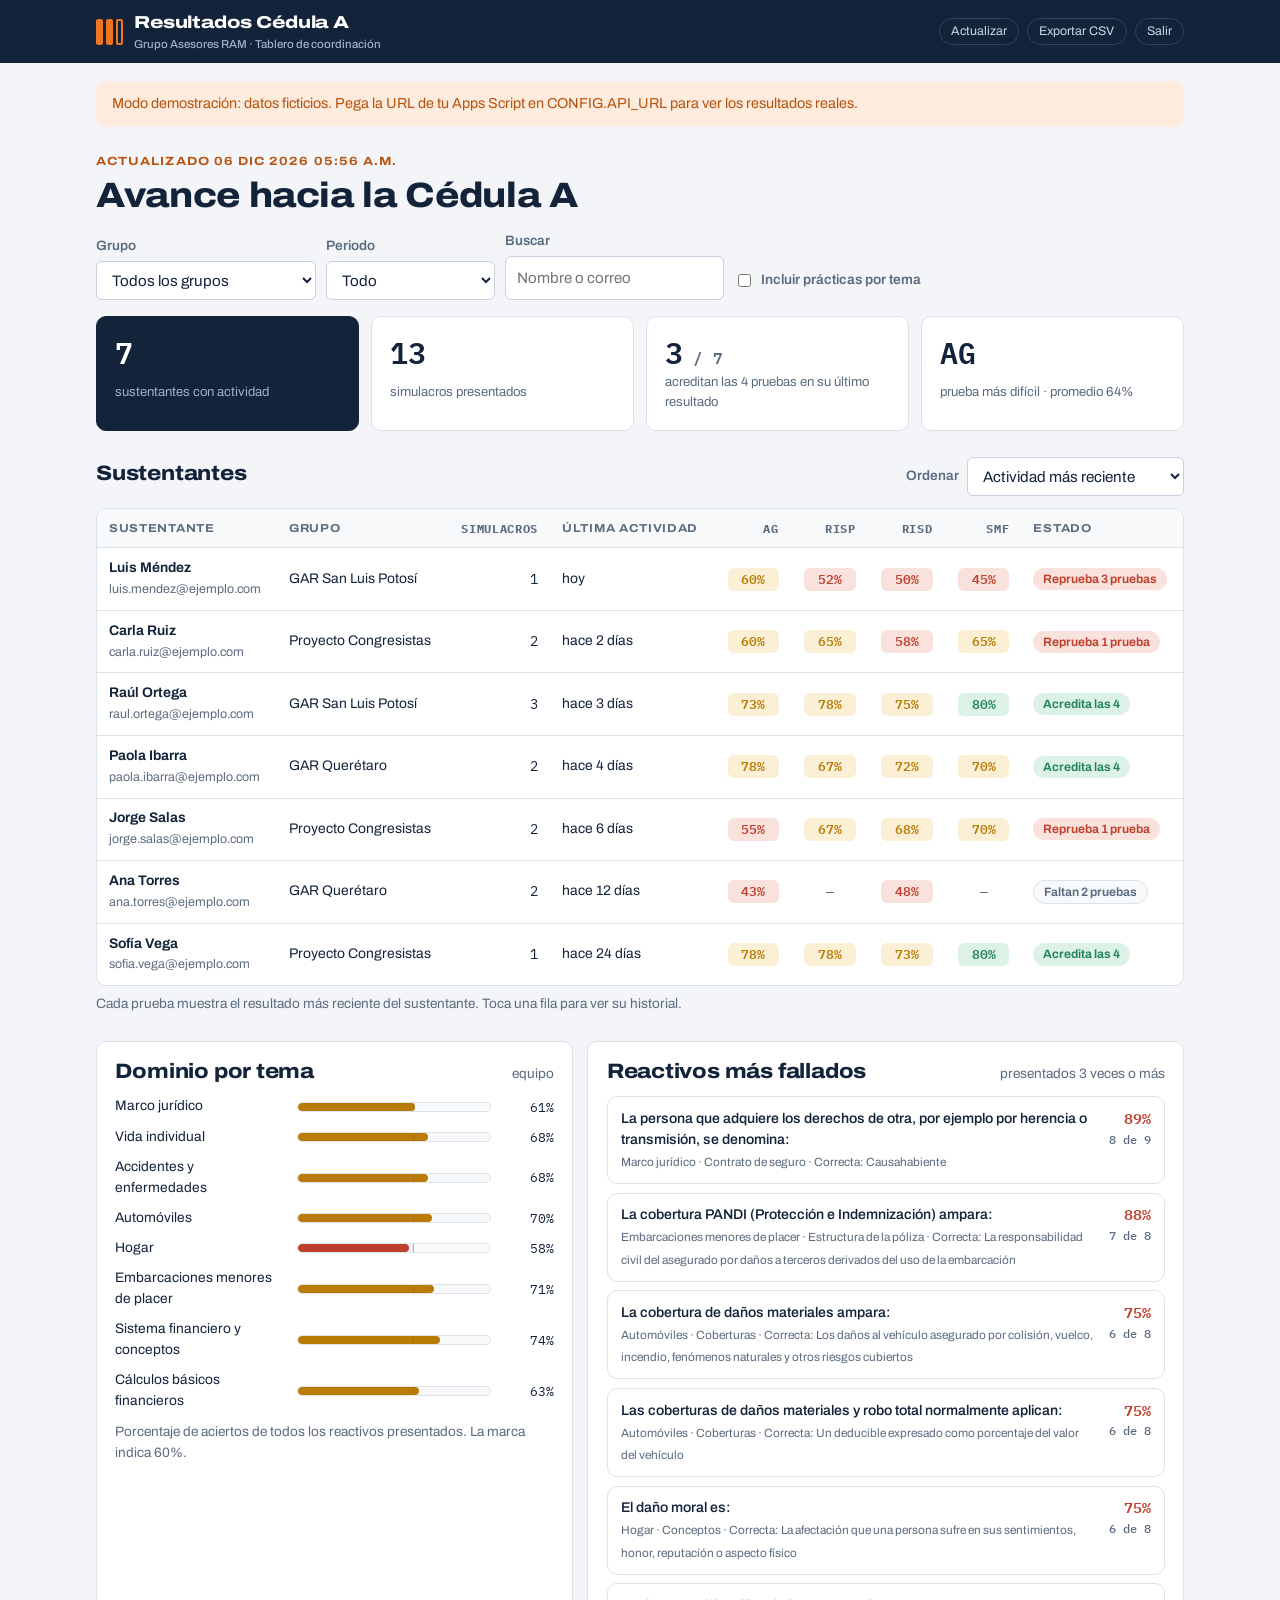
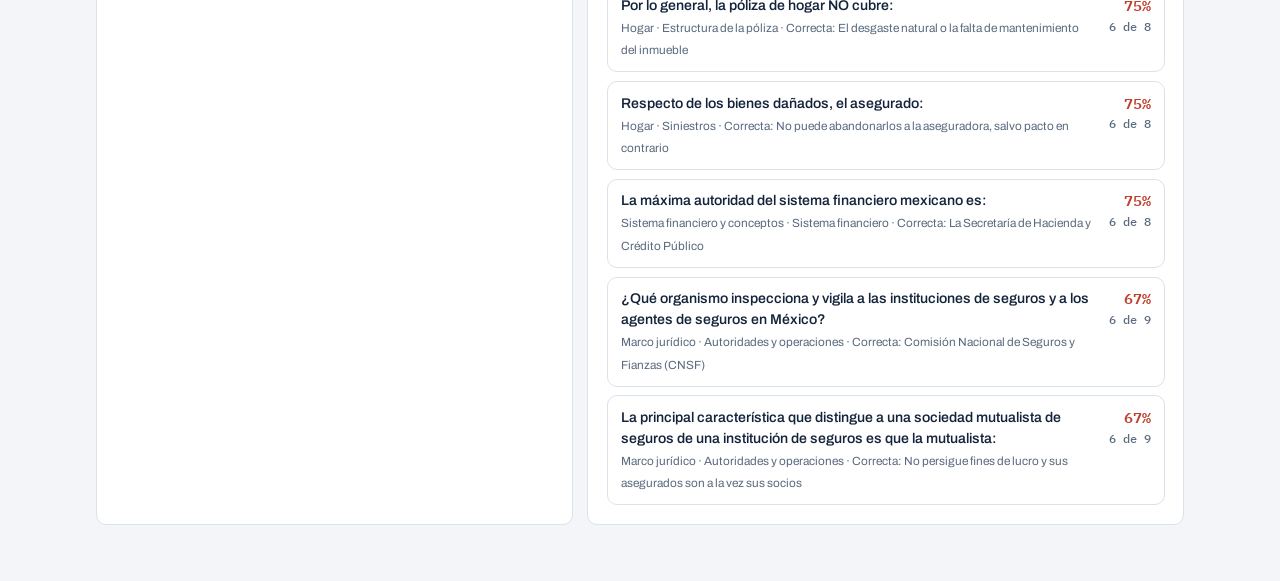
==== admin.html @ d76b502f "Simulador Cédula A GAR: simulador, tablero de resultados, banco de reactivos Co-Authored-By: Claude " ====
<!doctype html>
<html lang="es">
<head>
<meta charset="utf-8">
<meta name="viewport" content="width=device-width, initial-scale=1, viewport-fit=cover">
<meta name="robots" content="noindex">
<title>Resultados Cédula A · GAR</title>
<link rel="icon" href="logo-gar.png">
<link rel="preconnect" href="https://fonts.googleapis.com">
<link rel="preconnect" href="https://fonts.gstatic.com" crossorigin>
<link rel="stylesheet" href="https://fonts.googleapis.com/css2?family=Archivo:wdth,wght@62..125,400..800&family=IBM+Plex+Mono:wght@500;600&display=swap">
<link rel="stylesheet" href="gar.css">
<style>
.auth{min-height:calc(100vh - 140px);display:grid;place-items:center;padding-block:28px}
.auth .card{max-width:420px;width:100%;padding:1.6rem;display:grid;gap:1rem}
.auth h1{font-size:1.6rem;font-weight:800}
.head{display:flex;justify-content:space-between;align-items:flex-end;gap:14px;flex-wrap:wrap;padding-block:26px 16px}
.head h1{font-size:clamp(1.6rem,4vw,2.2rem);font-weight:800}
.filters{display:flex;gap:.6rem;flex-wrap:wrap;align-items:flex-end;margin-bottom:16px}
.filters label.f{min-width:150px}
.filters .chk{display:flex;align-items:center;gap:.45rem;font-size:.86rem;font-weight:600;color:var(--muted);padding-bottom:.6rem}
.kpis{display:grid;grid-template-columns:repeat(4,minmax(0,1fr));gap:12px}
.kpi{display:grid;gap:.2rem}
.kpi b{font-family:var(--mono);font-size:1.9rem;font-weight:600;line-height:1.1}
.kpi span{font-size:.82rem;color:var(--muted)}
.kpi.dark{background:var(--ink);border-color:var(--ink);color:#fff}
.kpi.dark span{color:var(--on-ink-2)}
.sec{padding-top:26px}
.sec-h{display:flex;align-items:baseline;justify-content:space-between;gap:12px;margin-bottom:12px;flex-wrap:wrap}
.sec-h h2{font-size:1.3rem;font-weight:780}
.cols{display:grid;grid-template-columns:minmax(0,1fr) minmax(0,1.25fr);gap:14px}
.cell{display:inline-block;min-width:3.2rem;text-align:center;border-radius:6px;padding:.12rem .35rem;font-family:var(--mono);font-size:.8rem;font-weight:600}
.cell.ok{background:var(--ok-soft);color:var(--ok)} .cell.warn{background:var(--warn-soft);color:var(--warn)} .cell.bad{background:var(--bad-soft);color:var(--bad)} .cell.none{color:var(--muted)}
tr.rowlink{cursor:pointer} tr.rowlink:hover td{background:var(--surface-2)}
.who b{display:block;font-weight:650} .who small{color:var(--muted);font-size:.78rem}
.fails{display:grid;gap:.55rem;counter-reset:f}
.fail{display:grid;grid-template-columns:minmax(0,1fr) auto;gap:.8rem;align-items:start;padding:.65rem .8rem;border:1px solid var(--line);border-radius:var(--r-m);background:var(--surface)}
.fail p{font-size:.88rem;font-weight:550}
.fail small{color:var(--muted);font-size:.74rem}
.fail .rate{font-family:var(--mono);font-weight:600;color:var(--bad);text-align:right;font-size:.95rem}
.fail .rate small{display:block;font-weight:500}
.dgrid{display:grid;grid-template-columns:minmax(0,1fr) minmax(0,1fr);gap:14px}
@media (max-width:900px){ .kpis{grid-template-columns:repeat(2,minmax(0,1fr))} .cols,.dgrid{grid-template-columns:1fr} }
</style>
</head>
<body>
<header class="topbar">
  <div class="wrap">
    <div class="brand"><span class="brand-mark" aria-hidden="true"><i></i><i></i><i></i></span><span><b>Resultados Cédula A</b><small>Grupo Asesores RAM · Tablero de coordinación</small></span></div>
    <div class="chip-user" id="actions" hidden><button data-act="refresh">Actualizar</button><button data-act="csv">Exportar CSV</button><button data-act="logout">Salir</button></div>
  </div>
</header>
<main class="wrap" id="app"></main>
<div id="layer"></div>

<script src="banco.js"></script>
<script>
/* ═════════════════════════════════════════════════════════════════════
   CONFIGURACIÓN
   API_URL: la misma URL /exec que usa index.html.
   Si la dejas vacía, el tablero abre en MODO DEMOSTRACIÓN con datos ficticios.
   ═════════════════════════════════════════════════════════════════════ */
const CONFIG = { API_URL: '' };

const $=s=>document.querySelector(s);
const esc=s=>String(s==null?"":s).replace(/[&<>"]/g,c=>({"&":"&amp;","<":"&lt;",">":"&gt;",'"':"&quot;"}[c]));
const MODS=MODULES.map(m=>m.id);
const lvl=p=>p==null?"none":p>=.8?"ok":p>=.6?"warn":"bad";
const lvlTxt=p=>p>=.8?"Nivel 2":p>=.6?"Nivel 1":"No acredita";
const pct=p=>p==null?"—":Math.round(p*100)+"%";
const fdate=iso=>{const d=new Date(iso);return d.toLocaleDateString("es-MX",{day:"2-digit",month:"short",year:"numeric"})+" "+d.toLocaleTimeString("es-MX",{hour:"2-digit",minute:"2-digit"})};
const rel=iso=>{const d=(Date.now()-new Date(iso))/864e5; if(d<1) return "hoy"; if(d<2) return "ayer"; return "hace "+Math.floor(d)+" días";};
const ses={ get(){ try{return sessionStorage.getItem("garCedA:clave")}catch(e){return null} }, set(v){ try{v?sessionStorage.setItem("garCedA:clave",v):sessionStorage.removeItem("garCedA:clave")}catch(e){} } };
let CLAVE=ses.get(); let DATA=null; let DEMO=!CONFIG.API_URL;
const F={grupo:"",dias:"0",practicas:false,q:"",orden:"reciente"};

async function api(action,params={}){
  let r,j;
  try{ r=await fetch(CONFIG.API_URL,{method:"POST",headers:{"Content-Type":"text/plain;charset=utf-8"},body:JSON.stringify({action,clave:CLAVE,...params})}); }
  catch(e){ throw new Error("No hay conexión con el servidor. Revisa tu internet e inténtalo de nuevo."); }
  try{ j=await r.json(); }catch(e){ throw new Error("El servidor respondió algo inesperado. Revisa que API_URL sea la URL /exec y que la aplicación web esté publicada para «Cualquier persona»."); }
  if(!j.ok) throw new Error(j.error==="CLAVE_INVALIDA"?"La clave no es correcta.":j.error);
  return j.data;
}

// ── datos de demostración ──
function demoData(){
  const names=[["Ana Torres","GAR Querétaro"],["Luis Méndez","GAR San Luis Potosí"],["Carla Ruiz","Proyecto Congresistas"],["Jorge Salas","Proyecto Congresistas"],["Paola Ibarra","GAR Querétaro"],["Raúl Ortega","GAR San Luis Potosí"],["Sofía Vega","Proyecto Congresistas"]];
  let seed=7; const rnd=()=>{seed=(seed*9301+49297)%233280;return seed/233280};
  const out=[];
  names.forEach(([nom,g],k)=>{ const mail=nom.normalize("NFD").replace(/[\u0300-\u036f]/g,"").toLowerCase().replace(" ",".")+"@ejemplo.com";
    const skill=.45+k*.06, tries=1+Math.floor(rnd()*4);
    for(let t=0;t<tries;t++){
      const days=Math.floor(rnd()*25)+t; const full=rnd()>.4; const mods=full?MODULES:[MODULES[Math.floor(rnd()*4)]];
      const temas={}, modulos=[], vistos=[], fallados=[];
      mods.forEach(m=>{ let mo=0,mn=0; m.temas.forEach(tm=>{ const p=Math.min(.97,Math.max(.25,skill+t*.05+(rnd()-.5)*.25-(tm.id==="hogar"||tm.id==="calc"?.12:0))); const ok=Math.round(tm.n*p); temas[tm.id]=[ok,tm.n]; mo+=ok; mn+=tm.n;
        if(byTema[tm.id]) byTema[tm.id].slice(0,tm.n).forEach((q,i)=>{ vistos.push(q.id); if(rnd()>p+(i%7===0?-.3:.05)) fallados.push(q.id); }); });
        modulos.push({id:m.id,ok:mo,n:mn}); });
      const ok=modulos.reduce((s,m)=>s+m.ok,0), n=modulos.reduce((s,m)=>s+m.n,0);
      out.push({fecha:new Date(Date.now()-days*864e5-rnd()*864e5*0.5).toISOString(),nombre:nom,correo:mail,grupo:g,tipo:full?"Completo":"Prueba "+mods[0].id,aciertos:ok,reactivos:n,acredita:modulos.every(m=>m.ok/m.n>=.6)?"Sí":"No",duracionMin:Math.round(n*0.8),id:"demo"+k+"-"+t,modulos,temas,vistos,fallados,tiempoAgotado:[]});
    }
    out.push({fecha:new Date(Date.now()-rnd()*5*864e5).toISOString(),nombre:nom,correo:mail,grupo:g,tipo:"Práctica",aciertos:14,reactivos:20,acredita:"—",duracionMin:12,id:"demoP"+k,modulos:[],temas:{hogar:[9,12],auto:[5,8]},vistos:[],fallados:[],tiempoAgotado:[]});
  });
  return {intentos:out,generado:new Date().toISOString()};
}

// ── cálculo ──
function filtrados(){
  const lim=+F.dias?Date.now()-(+F.dias)*864e5:0, q=F.q.trim().toLowerCase();
  return DATA.intentos.filter(i=>(!F.grupo||i.grupo===F.grupo)&&(!lim||new Date(i.fecha)>=lim)&&(F.practicas||i.tipo!=="Práctica")&&(!q||i.nombre.toLowerCase().includes(q)||i.correo.includes(q)));
}
function porPersona(list){
  const m={};
  list.slice().sort((a,b)=>new Date(a.fecha)-new Date(b.fecha)).forEach(i=>{
    const p=m[i.correo]=m[i.correo]||{correo:i.correo,nombre:i.nombre,grupo:i.grupo,sim:0,prac:0,last:null,mods:{},best:{},temas:{},intentos:[]};
    p.nombre=i.nombre; p.grupo=i.grupo; p.last=i.fecha; p.intentos.push(i);
    i.tipo==="Práctica"?p.prac++:p.sim++;
    i.modulos.forEach(x=>{ const v=x.ok/x.n; p.mods[x.id]=v; p.best[x.id]=Math.max(p.best[x.id]||0,v); });
    Object.entries(i.temas).forEach(([k,v])=>{ p.temas[k]=p.temas[k]||[0,0]; p.temas[k][0]+=v[0]; p.temas[k][1]+=v[1]; });
  });
  Object.values(m).forEach(p=>{
    const vals=MODS.map(k=>p.mods[k]);
    if(vals.some(v=>v==null)){ p.estado={k:"none",t:`Faltan ${vals.filter(v=>v==null).length} prueba${vals.filter(v=>v==null).length>1?"s":""}`,rank:1}; }
    else if(vals.every(v=>v>=.8)) p.estado={k:"ok",t:"Nivel 2 en todo",rank:4};
    else if(vals.every(v=>v>=.6)) p.estado={k:"ok",t:"Acredita las 4",rank:3};
    else { const f=vals.filter(v=>v<.6).length; p.estado={k:"bad",t:`Reprueba ${f} prueba${f>1?"s":""}`,rank:2}; }
    const ns=MODS.map(k=>p.mods[k]).filter(v=>v!=null); p.avg=ns.length?ns.reduce((a,b)=>a+b,0)/ns.length:null;
  });
  return Object.values(m);
}
function masFallados(list,min=3){
  const v={},f={}; list.forEach(i=>{ i.vistos.forEach(id=>v[id]=(v[id]||0)+1); i.fallados.forEach(id=>f[id]=(f[id]||0)+1); });
  return Object.keys(v).filter(id=>v[id]>=min&&bankById[id]).map(id=>({id,q:bankById[id],v:v[id],f:f[id]||0,r:(f[id]||0)/v[id]})).sort((a,b)=>b.r-a.r||b.v-a.v);
}
function barHTML(name,p,extra=""){
  return `<div class="bar"><span>${esc(name)}</span><span class="track"><span class="fill lvl-${lvl(p)}" style="width:${p==null?0:Math.round(p*100)}%"></span><span class="tick"></span></span><span class="pct">${pct(p)}${extra}</span></div>`;
}

// ── vistas ──
function loginHTML(err=""){
  return `<section class="auth"><form class="card" id="login">
    <img class="gar-logo" src="logo-gar.png" alt="Grupo Asesores RAM">
    <div><div class="eyebrow">Tablero de coordinación</div><h1 style="margin-top:.35rem">Resultados del Simulador Cédula A</h1></div>
    <label class="f">Clave de administrador<input class="in" id="clave" type="password" autocomplete="current-password" required></label>
    ${err?`<p class="small" style="color:var(--bad)">${esc(err)}</p>`:""}
    <button class="btn primary" type="submit">Entrar</button>
  </form></section>`;
}
function dashHTML(){
  const list=filtrados(), people=porPersona(list);
  const grupos=[...new Set(DATA.intentos.map(i=>i.grupo).filter(Boolean))].sort();
  const sims=list.filter(i=>i.tipo!=="Práctica");
  const listos=people.filter(p=>p.estado.rank>=3).length;
  const modAvg=MODS.map(k=>{const vs=people.map(p=>p.mods[k]).filter(v=>v!=null);return {k,v:vs.length?vs.reduce((a,b)=>a+b,0)/vs.length:null}}).filter(x=>x.v!=null).sort((a,b)=>a.v-b.v);
  const tAgg={}; list.forEach(i=>Object.entries(i.temas).forEach(([k,v])=>{tAgg[k]=tAgg[k]||[0,0];tAgg[k][0]+=v[0];tAgg[k][1]+=v[1]}));
  const fails=masFallados(list).slice(0,10);
  const sorted=people.slice().sort(F.orden==="nombre"?(a,b)=>a.nombre.localeCompare(b.nombre):F.orden==="avance"?(a,b)=>(a.avg??-1)-(b.avg??-1):(a,b)=>new Date(b.last)-new Date(a.last));
  return `
  ${DEMO?`<div class="banner info" style="margin-top:18px">Modo demostración: datos ficticios. Pega la URL de tu Apps Script en CONFIG.API_URL para ver los resultados reales.</div>`:""}
  <section class="head"><div><div class="eyebrow">Actualizado ${fdate(DATA.generado)}</div><h1 style="margin-top:.3rem">Avance hacia la Cédula A</h1></div></section>
  <div class="filters">
    <label class="f">Grupo<select class="in" id="f-grupo"><option value="">Todos los grupos</option>${grupos.map(g=>`<option ${F.grupo===g?"selected":""}>${esc(g)}</option>`).join("")}</select></label>
    <label class="f">Periodo<select class="in" id="f-dias">${[["0","Todo"],["7","Últimos 7 días"],["30","Últimos 30 días"],["90","Últimos 90 días"]].map(([v,t])=>`<option value="${v}" ${F.dias===v?"selected":""}>${t}</option>`).join("")}</select></label>
    <label class="f">Buscar<input class="in" id="f-q" value="${esc(F.q)}" placeholder="Nombre o correo"></label>
    <label class="chk"><input type="checkbox" id="f-prac" ${F.practicas?"checked":""}> Incluir prácticas por tema</label>
  </div>
  <div class="kpis">
    <div class="card kpi dark"><b>${people.length}</b><span>sustentantes con actividad</span></div>
    <div class="card kpi"><b>${sims.length}</b><span>simulacros presentados</span></div>
    <div class="card kpi"><b>${listos}<span class="muted" style="font-size:1rem"> / ${people.length}</span></b><span>acreditan las 4 pruebas en su último resultado</span></div>
    <div class="card kpi"><b>${modAvg.length?esc(modAvg[0].k):"—"}</b><span>${modAvg.length?`prueba más difícil · promedio ${pct(modAvg[0].v)}`:"prueba más difícil"}</span></div>
  </div>

  <section class="sec">
    <div class="sec-h"><h2>Sustentantes</h2>
      <label class="f" style="flex-direction:row;align-items:center;gap:.5rem">Ordenar<select class="in" id="f-orden" style="width:auto">${[["reciente","Actividad más reciente"],["avance","Menor avance primero"],["nombre","Nombre"]].map(([v,t])=>`<option value="${v}" ${F.orden===v?"selected":""}>${t}</option>`).join("")}</select></label></div>
    ${sorted.length?`<div class="tablewrap"><table class="t"><thead><tr><th>Sustentante</th><th>Grupo</th><th class="num">Simulacros</th><th>Última actividad</th>${MODS.map(k=>`<th class="num" title="${esc(modById[k].name)}">${k}</th>`).join("")}<th>Estado</th></tr></thead><tbody>
      ${sorted.map(p=>`<tr class="rowlink" data-act="ver" data-id="${esc(p.correo)}" tabindex="0"><td class="who"><b>${esc(p.nombre)}</b><small>${esc(p.correo)}</small></td><td>${esc(p.grupo)}</td><td class="num">${p.sim}${p.prac?`<small class="muted"> +${p.prac}p</small>`:""}</td><td>${rel(p.last)}</td>${MODS.map(k=>`<td class="num"><span class="cell ${lvl(p.mods[k])}">${pct(p.mods[k])}</span></td>`).join("")}<td><span class="pill ${p.estado.k}">${esc(p.estado.t)}</span></td></tr>`).join("")}
    </tbody></table></div><p class="muted small" style="margin-top:.5rem">Cada prueba muestra el resultado más reciente del sustentante. Toca una fila para ver su historial.</p>`:`<div class="empty">Todavía no hay resultados con estos filtros. Los intentos aparecen aquí en cuanto un sustentante termina un simulacro.</div>`}
  </section>

  <section class="sec cols">
    <div class="card"><div class="sec-h"><h2>Dominio por tema</h2><span class="muted small">equipo</span></div>
      ${Object.keys(tAgg).length?`<div class="bars">${TEMAS.filter(t=>tAgg[t.id]).map(t=>barHTML(t.name,tAgg[t.id][0]/tAgg[t.id][1])).join("")}</div><p class="muted small" style="margin-top:.7rem">Porcentaje de aciertos de todos los reactivos presentados. La marca indica 60%.</p>`:`<div class="empty">Sin datos.</div>`}</div>
    <div class="card"><div class="sec-h"><h2>Reactivos más fallados</h2><span class="muted small">presentados 3 veces o más</span></div>
      ${fails.length?`<div class="fails">${fails.map(x=>`<div class="fail"><div><p>${esc(x.q.q)}</p><small>${esc(temaById[x.q.t].name)} · ${esc(x.q.s)} · Correcta: ${esc(x.q.o[0])}</small></div><div class="rate">${pct(x.r)}<small class="muted">${x.f} de ${x.v}</small></div></div>`).join("")}</div>`:`<div class="empty">Aparecerán cuando haya suficientes intentos.</div>`}</div>
  </section>`;
}
function detailHTML(correo){
  const all=DATA.intentos.filter(i=>i.correo===correo);
  const p=porPersona(all)[0]; if(!p) return "";
  const fails=masFallados(all,1).filter(x=>x.f>0).slice(0,6);
  return `<div style="display:flex;justify-content:space-between;gap:12px;align-items:flex-start;flex-wrap:wrap">
      <div><div class="eyebrow">${esc(p.grupo)}</div><h3 style="margin-top:.2rem">${esc(p.nombre)}</h3><p class="muted small">${esc(p.correo)} · ${p.sim} simulacro${p.sim===1?"":"s"}${p.prac?` · ${p.prac} práctica${p.prac===1?"":"s"}`:""}</p></div>
      <div style="display:flex;gap:.5rem;align-items:center"><span class="pill ${p.estado.k}">${esc(p.estado.t)}</span><button class="btn ghost sm" data-act="close" aria-label="Cerrar">✕</button></div></div>
    <div class="dgrid">
      <div><div class="eyebrow" style="margin-bottom:.5rem">Último resultado por prueba</div><div class="bars">${MODULES.map(m=>barHTML(m.name,p.mods[m.id]??null,p.best[m.id]!=null&&p.best[m.id]!==p.mods[m.id]?`<small class="muted"> · mejor ${pct(p.best[m.id])}</small>`:"")).join("")}</div></div>
      <div><div class="eyebrow" style="margin-bottom:.5rem">Dominio por tema (acumulado)</div><div class="bars">${TEMAS.filter(t=>p.temas[t.id]).map(t=>barHTML(t.name,p.temas[t.id][0]/p.temas[t.id][1])).join("")||`<div class="empty">Sin datos</div>`}</div></div>
    </div>
    <div><div class="eyebrow" style="margin-bottom:.5rem">Historial</div>
      <div class="tablewrap"><table class="t"><thead><tr><th>Fecha</th><th>Tipo</th><th class="num">Total</th>${MODS.map(k=>`<th class="num">${k}</th>`).join("")}<th class="num">Min</th><th></th></tr></thead><tbody>
      ${p.intentos.slice().reverse().map(i=>{const mm=Object.fromEntries(i.modulos.map(x=>[x.id,x.ok/x.n]));return `<tr><td class="mono small">${fdate(i.fecha)}</td><td>${esc(i.tipo)}${i.tiempoAgotado&&i.tiempoAgotado.length?` <small class="muted">· tiempo agotado</small>`:""}</td><td class="num">${pct(i.aciertos/i.reactivos)}</td>${MODS.map(k=>`<td class="num"><span class="cell ${lvl(mm[k])}">${pct(mm[k])}</span></td>`).join("")}<td class="num">${i.duracionMin||"—"}</td><td><button class="btn ghost sm danger" data-act="del" data-id="${esc(i.id)}" data-who="${esc(correo)}">Eliminar</button></td></tr>`}).join("")}
      </tbody></table></div></div>
    ${fails.length?`<div><div class="eyebrow" style="margin-bottom:.5rem">Reactivos que más ha fallado</div><div class="fails">${fails.map(x=>`<div class="fail"><div><p>${esc(x.q.q)}</p><small>${esc(temaById[x.q.t].name)} · Correcta: ${esc(x.q.o[0])}</small></div><div class="rate">${x.f}/${x.v}</div></div>`).join("")}</div></div>`:""}`;
}

function render(){
  $("#actions").hidden=!DATA;
  $("#app").innerHTML=DATA?dashHTML():loginHTML(render.err);
}
async function cargar(){
  if(DEMO){ DATA=demoData(); return render(); }
  try{ DATA=await api("resumen"); render(); }
  catch(e){ if(/clave|CLAVE/.test(e.message)){ CLAVE=null; ses.set(null); } DATA=null; render.err=e.message; render(); }
}
function csv(){
  const head=["Fecha","Nombre","Correo","Grupo","Tipo","Aciertos","Reactivos","% Total",...MODS.map(k=>k+" %"),"Acredita","Duración (min)"];
  const rows=filtrados().map(i=>{const mm=Object.fromEntries(i.modulos.map(x=>[x.id,x.ok/x.n]));return [fdate(i.fecha),i.nombre,i.correo,i.grupo,i.tipo,i.aciertos,i.reactivos,Math.round(i.aciertos/i.reactivos*100),...MODS.map(k=>mm[k]!=null?Math.round(mm[k]*100):""),i.acredita,i.duracionMin]});
  const txt="﻿"+[head,...rows].map(r=>r.map(c=>{c=String(c);return /[",\n;]/.test(c)?'"'+c.replace(/"/g,'""')+'"':c}).join(",")).join("\n");
  const a=document.createElement("a"); a.href=URL.createObjectURL(new Blob([txt],{type:"text/csv;charset=utf-8"})); a.download="resultados-cedula-a.csv"; document.body.appendChild(a); a.click(); a.remove();
}
function openModal(inner,wide){ $("#layer").innerHTML=`<div class="scrim" data-act="scrim"><div class="modal ${wide?"wide":""}" role="dialog" aria-modal="true">${inner}</div></div>`; }
function closeModal(){ $("#layer").innerHTML=""; }
let toastT; function toast(m){ clearTimeout(toastT); let el=$(".toast"); if(!el){el=document.createElement("div");el.className="toast";el.setAttribute("role","status");document.body.appendChild(el)} el.textContent=m; toastT=setTimeout(()=>el.remove(),2800); }

document.addEventListener("submit",e=>{ if(e.target.id!=="login") return; e.preventDefault(); CLAVE=$("#clave").value; ses.set(CLAVE); render.err=""; $("#app").innerHTML=`<div class="empty" style="margin-top:40px">Cargando resultados…</div>`; cargar(); });
document.addEventListener("input",e=>{ if(e.target.id==="f-q"){ F.q=e.target.value; const pos=e.target.selectionStart; render(); const el=$("#f-q"); el.focus(); el.setSelectionRange(pos,pos); } });
document.addEventListener("change",e=>{ const id=e.target.id; if(id==="f-grupo")F.grupo=e.target.value; else if(id==="f-dias")F.dias=e.target.value; else if(id==="f-prac")F.practicas=e.target.checked; else if(id==="f-orden")F.orden=e.target.value; else return; render(); });
document.addEventListener("keydown",e=>{ if(e.key==="Enter"&&e.target.matches("tr.rowlink")) e.target.click(); if(e.key==="Escape") closeModal(); });
document.addEventListener("click",async e=>{
  const el=e.target.closest("[data-act]"); if(!el) return; const act=el.dataset.act;
  if(act==="scrim"){ if(e.target===el) closeModal(); return; }
  if(act==="close") return closeModal();
  if(act==="ver") return openModal(detailHTML(el.dataset.id),true);
  if(act==="refresh"){ toast("Actualizando…"); await cargar(); return toast("Resultados actualizados."); }
  if(act==="csv") return csv();
  if(act==="logout"){ CLAVE=null; ses.set(null); DATA=null; render.err=""; return render(); }
  if(act==="del"){ openModal(`<h3>¿Eliminar este intento?</h3><p class="muted">Se borrará de la hoja de resultados. Úsalo para quitar pruebas o intentos duplicados.</p><div class="row"><button class="btn" data-act="ver" data-id="${esc(el.dataset.who)}">Cancelar</button><button class="btn primary" data-act="delok" data-id="${esc(el.dataset.id)}" data-who="${esc(el.dataset.who)}">Eliminar</button></div>`); return; }
  if(act==="delok"){
    const id=el.dataset.id, who=el.dataset.who;
    try{ if(!DEMO) await api("eliminarIntento",{id}); DATA.intentos=DATA.intentos.filter(i=>i.id!==id); toast("Intento eliminado."); }
    catch(err){ toast(err.message); }
    render(); if(DATA.intentos.some(i=>i.correo===who)) openModal(detailHTML(who),true); else closeModal(); return;
  }
});

if(DEMO||CLAVE){ $("#app").innerHTML=`<div class="empty" style="margin-top:40px">Cargando resultados…</div>`; cargar(); } else render();
</script>
</body>
</html>
---- gar.css ----
/* ═══ Simulador Cédula A · Grupo Asesores RAM — estilos compartidos (simulador y tablero) ═══
   Misma identidad que Prospecta GAR: azul marino de tinta, naranja de acento, tipografía Archivo. */
:root{
  --ink:#13233A; --ink-2:#1E3452; --ink-3:#2B4466;
  --paper:#F3F5F8; --surface:#FFFFFF; --surface-2:#F8F9FB;
  --line:#DCE2EA; --line-2:#C7D0DC;
  --text:#13233A; --muted:#5B6B7F; --on-ink:#FFFFFF; --on-ink-2:#9FB0C8;
  --accent:#EE7623; --accent-ink:#B8520D; --accent-soft:#FDEBDD;
  --fill:#13233A; --on-fill:#FFFFFF; --btn-dark:#13233A;
  --ok:#23845A; --ok-soft:#DDF2E7; --warn:#B97C06; --warn-soft:#FBF0D5; --bad:#C0402E; --bad-soft:#F9E1DC;
  --focus:#2F6FEB;
  --r-s:6px; --r-m:10px; --r-l:16px;
  --font:"Archivo",system-ui,-apple-system,"Segoe UI",Roboto,sans-serif;
  --mono:"IBM Plex Mono",ui-monospace,"SFMono-Regular",Menlo,monospace;
}
@media (prefers-color-scheme: dark){:root:not([data-theme="light"]){
  --paper:#0F1A2A; --surface:#16243A; --surface-2:#1B2B44; --line:#26395A; --line-2:#34507A;
  --text:#E8EDF4; --muted:#9AAAC0; --accent:#F4863C; --accent-ink:#FFB27A; --accent-soft:#3A2A1E;
  --fill:#E8EDF4; --on-fill:#0F1A2A; --btn-dark:#34507A;
  --ok:#4CC08A; --ok-soft:#173A2C; --warn:#E3AE3A; --warn-soft:#3A3118; --bad:#EE7A68; --bad-soft:#3E211E;
  color-scheme:dark}}
:root[data-theme="dark"]{
  --paper:#0F1A2A; --surface:#16243A; --surface-2:#1B2B44; --line:#26395A; --line-2:#34507A;
  --text:#E8EDF4; --muted:#9AAAC0; --accent:#F4863C; --accent-ink:#FFB27A; --accent-soft:#3A2A1E;
  --fill:#E8EDF4; --on-fill:#0F1A2A; --btn-dark:#34507A;
  --ok:#4CC08A; --ok-soft:#173A2C; --warn:#E3AE3A; --warn-soft:#3A3118; --bad:#EE7A68; --bad-soft:#3E211E;
  color-scheme:dark}
*,*::before,*::after{box-sizing:border-box}
html{scroll-padding-top:80px}
body{margin:0;font-family:var(--font);font-size:15px;line-height:1.5;color:var(--text);background:var(--paper);-webkit-font-smoothing:antialiased;padding-top:env(safe-area-inset-top,0px);padding-bottom:env(safe-area-inset-bottom,0px)}
h1,h2,h3{font-stretch:112%;line-height:1.12;margin:0;letter-spacing:-.01em;text-wrap:balance}
p{margin:0}
a{color:var(--accent-ink)}
button,input,select,textarea{font:inherit;color:inherit}
button{cursor:pointer}
:focus-visible{outline:3px solid var(--focus);outline-offset:2px}
[hidden]{display:none!important}
.wrap{max-width:1120px;margin:0 auto;padding-inline:16px;padding-block:0 56px}
.mono{font-family:var(--mono);font-variant-numeric:tabular-nums}
.muted{color:var(--muted)}
.small{font-size:.85rem}
.eyebrow{font-stretch:118%;font-weight:700;font-size:.74rem;letter-spacing:.09em;text-transform:uppercase;color:var(--accent-ink)}

/* barra superior */
.topbar{position:sticky;top:0;z-index:30;background:var(--ink);color:var(--on-ink);padding-top:env(safe-area-inset-top,0px);margin-top:calc(-1 * env(safe-area-inset-top,0px))}
.topbar .wrap{display:flex;align-items:center;gap:14px;flex-wrap:wrap;padding-block:10px;min-height:60px}
.brand{display:flex;align-items:center;gap:.7rem;margin-right:auto;background:none;border:0;color:inherit;padding:0;text-align:left}
.brand-mark{display:flex;gap:3px}
.brand-mark i{display:block;width:7px;height:26px;border-radius:2px;background:var(--accent)}
.brand-mark i:last-child{background:transparent;border:2px solid var(--accent)}
.brand b{display:block;font-stretch:125%;font-weight:800;font-size:1.08rem;letter-spacing:-.01em}
.brand small{display:block;font-size:.72rem;color:var(--on-ink-2);font-weight:500}
.chip-user{display:flex;align-items:center;gap:.5rem;font-size:.85rem;color:#DCE5F2}
.chip-user b{color:#fff;font-weight:650}
.chip-user button{background:none;border:1px solid var(--ink-3);color:#C9D5E6;border-radius:999px;padding:.2rem .7rem;font-size:.78rem}
.chip-user button:hover{border-color:var(--accent);color:#fff}
.timer{display:flex;align-items:center;gap:.5rem;background:var(--ink-2);border:1.5px solid var(--accent);color:#fff;border-radius:999px;padding:.25rem .85rem;font-family:var(--mono);font-weight:600;font-size:1rem}
.timer small{font-family:var(--font);font-size:.68rem;letter-spacing:.08em;text-transform:uppercase;color:var(--on-ink-2);font-weight:600}
.timer.low{border-color:#EE7A68;background:#5A2219}

/* botones y campos */
.btn{display:inline-flex;align-items:center;justify-content:center;gap:.45rem;border:1px solid var(--line-2);background:var(--surface);padding:.6rem 1rem;border-radius:var(--r-s);font-weight:600;font-size:.92rem;line-height:1.2;color:var(--text);text-decoration:none;white-space:nowrap}
.btn:hover{border-color:var(--ink-3)}
.btn.primary{background:var(--accent);border-color:var(--accent);color:#fff}
.btn.primary:hover{background:var(--accent-ink);border-color:var(--accent-ink)}
.btn.dark{background:var(--btn-dark);border-color:var(--btn-dark);color:#fff}
.btn.ghost{background:transparent;border-color:transparent}
.btn.ghost:hover{background:var(--surface-2);border-color:var(--line)}
.btn.sm{padding:.32rem .65rem;font-size:.82rem}
.btn.danger{color:var(--bad)}
.btn[disabled]{opacity:.5;cursor:not-allowed}
label.f{display:flex;flex-direction:column;gap:.3rem;font-size:.85rem;font-weight:600;color:var(--muted)}
.in{width:100%;border:1px solid var(--line-2);background:var(--surface);border-radius:var(--r-s);padding:.6rem .7rem;font-size:.95rem;color:var(--text);font-weight:400}
.in:focus{border-color:var(--focus);outline:none;box-shadow:0 0 0 3px color-mix(in srgb,var(--focus) 25%,transparent)}
select.in{padding-right:2rem}

.card{background:var(--surface);border:1px solid var(--line);border-radius:var(--r-m);padding:1.15rem;min-width:0}
.gar-logo{display:block;width:min(220px,64%);height:auto;background:#fff;padding:10px 14px;border-radius:12px}

/* píldoras y barras */
.pill{display:inline-flex;align-items:center;gap:.35rem;border-radius:999px;padding:.12rem .62rem;font-size:.76rem;font-weight:650;white-space:nowrap}
.pill.ok{background:var(--ok-soft);color:var(--ok)}
.pill.warn{background:var(--warn-soft);color:var(--warn)}
.pill.bad{background:var(--bad-soft);color:var(--bad)}
.pill.none{background:var(--surface-2);color:var(--muted);border:1px solid var(--line)}
.bars{display:grid;gap:.6rem}
.bar{display:grid;grid-template-columns:minmax(0,170px) minmax(0,1fr) 52px;gap:.7rem;align-items:center;font-size:.86rem}
.bar .track{height:10px;border-radius:999px;background:var(--surface-2);border:1px solid var(--line);position:relative;overflow:hidden}
.bar .fill{position:absolute;inset:0 auto 0 0;border-radius:999px}
.bar .tick{position:absolute;top:-2px;bottom:-2px;left:60%;width:1.5px;background:var(--muted);opacity:.55}
.bar .pct{text-align:right;font-family:var(--mono);font-size:.84rem}
.lvl-ok{background:var(--ok)} .lvl-warn{background:var(--warn)} .lvl-bad{background:var(--bad)} .lvl-none{background:var(--line)}
.empty{border:1.5px dashed var(--line-2);border-radius:var(--r-m);padding:1.1rem;color:var(--muted);font-size:.9rem}

/* tablas */
.tablewrap{overflow-x:auto;border:1px solid var(--line);border-radius:var(--r-m);background:var(--surface)}
table.t{width:100%;border-collapse:collapse;font-size:.87rem}
table.t th{text-align:left;font-stretch:112%;font-weight:700;font-size:.72rem;letter-spacing:.06em;text-transform:uppercase;color:var(--muted);padding:.65rem .75rem;border-bottom:1px solid var(--line);background:var(--surface-2);white-space:nowrap}
table.t td{padding:.62rem .75rem;border-bottom:1px solid var(--line);vertical-align:middle}
table.t tr:last-child td{border-bottom:0}
table.t td.num,table.t th.num{text-align:right;font-family:var(--mono)}

/* modal y avisos */
.scrim{position:fixed;inset:0;background:rgba(9,16,28,.55);display:grid;place-items:center;padding:16px;z-index:60}
.modal{background:var(--surface);border-radius:var(--r-l);padding:1.4rem;max-width:460px;width:100%;display:grid;gap:.85rem;border:1px solid var(--line);max-height:calc(100vh - 32px);overflow:auto}
.modal.wide{max-width:900px}
.modal h3{font-size:1.3rem}
.modal .row{display:flex;gap:.6rem;justify-content:flex-end;flex-wrap:wrap}
.toast{position:fixed;left:50%;transform:translateX(-50%);bottom:calc(20px + env(safe-area-inset-bottom,0px));background:var(--ink);color:#fff;padding:.65rem 1.1rem;border-radius:999px;font-size:.9rem;z-index:80;box-shadow:0 6px 24px rgba(0,0,0,.2);max-width:calc(100% - 32px)}
.banner{display:flex;align-items:center;gap:.7rem;flex-wrap:wrap;border-radius:var(--r-m);padding:.7rem .95rem;font-size:.9rem;border:1px solid var(--line)}
.banner.ok{background:var(--ok-soft);color:var(--ok);border-color:transparent}
.banner.warn{background:var(--warn-soft);color:var(--warn);border-color:transparent}
.banner.info{background:var(--accent-soft);color:var(--accent-ink);border-color:transparent}

.foot{margin-top:44px;padding-top:16px;border-top:1px solid var(--line);font-size:.78rem;color:var(--muted);display:flex;gap:16px;align-items:center;flex-wrap:wrap}
.foot img{width:96px;height:auto;background:#fff;border-radius:8px;padding:5px 8px}
.foot p{max-width:80ch;flex:1 1 300px}
@media (max-width:560px){ .bar{grid-template-columns:minmax(0,112px) minmax(0,1fr) 44px} .chip-user span.lbl{display:none} }
@media (prefers-reduced-motion:reduce){*{transition:none!important;animation:none!important}}
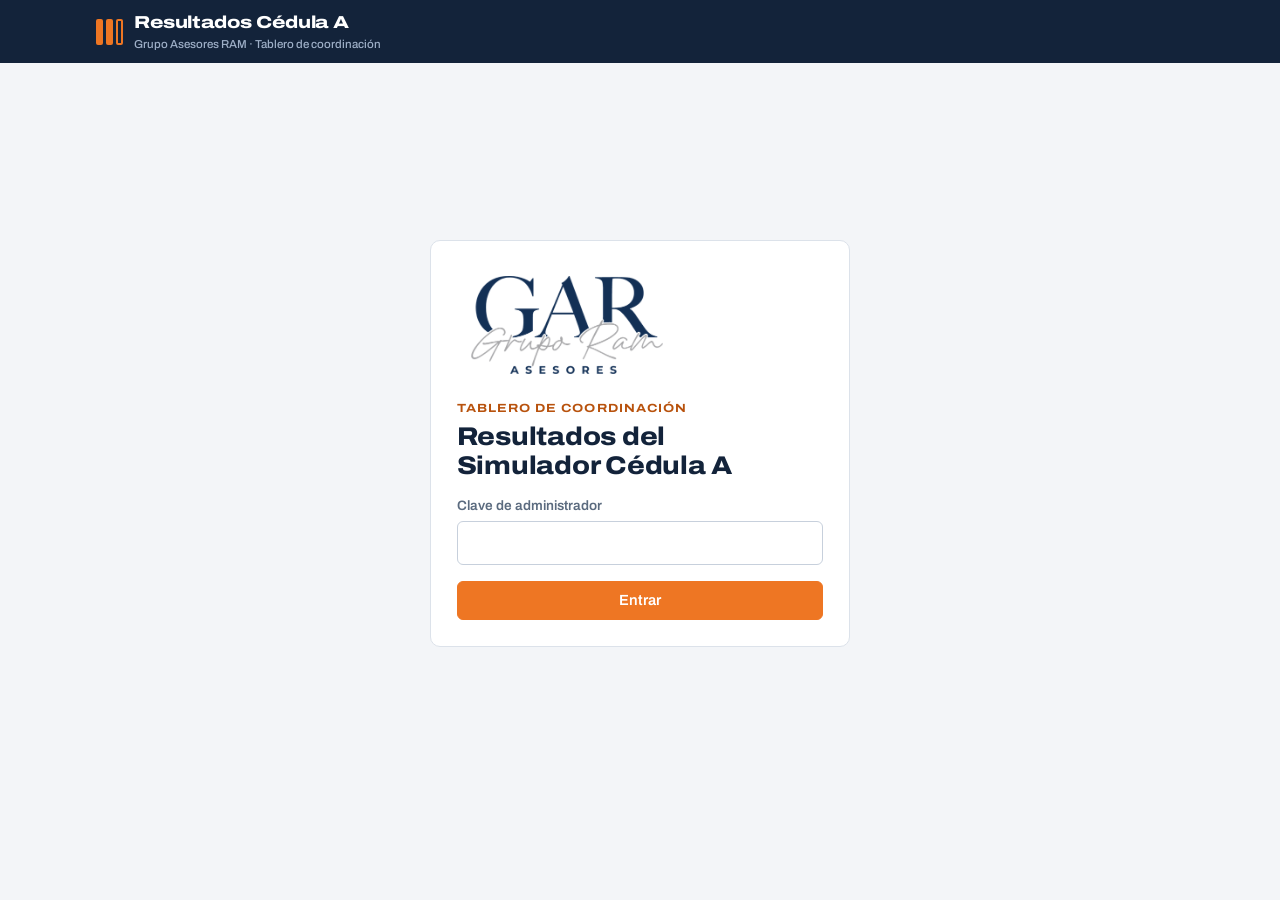
==== commit eac8c6d8: "Conecta simulador y tablero con Apps Script Co-Authored-By: Claude Opus 5.5 <noreply@anthropic.com> " ====
--- a/admin.html
+++ b/admin.html
@@ -60,7 +60,7 @@
    API_URL: la misma URL /exec que usa index.html.
    Si la dejas vacía, el tablero abre en MODO DEMOSTRACIÓN con datos ficticios.
    ═════════════════════════════════════════════════════════════════════ */
-const CONFIG = { API_URL: '' };
+const CONFIG = { API_URL: 'https://script.google.com/macros/s/AKfycbxMP85Vt1nfOl86opVaQMcO_nLVs11MfgEwasrJSfiKGmqaQPfxlfR44Mo01qf0MNduJA/exec' };
 
 const $=s=>document.querySelector(s);
 const esc=s=>String(s==null?"":s).replace(/[&<>"]/g,c=>({"&":"&amp;","<":"&lt;",">":"&gt;",'"':"&quot;"}[c]));
